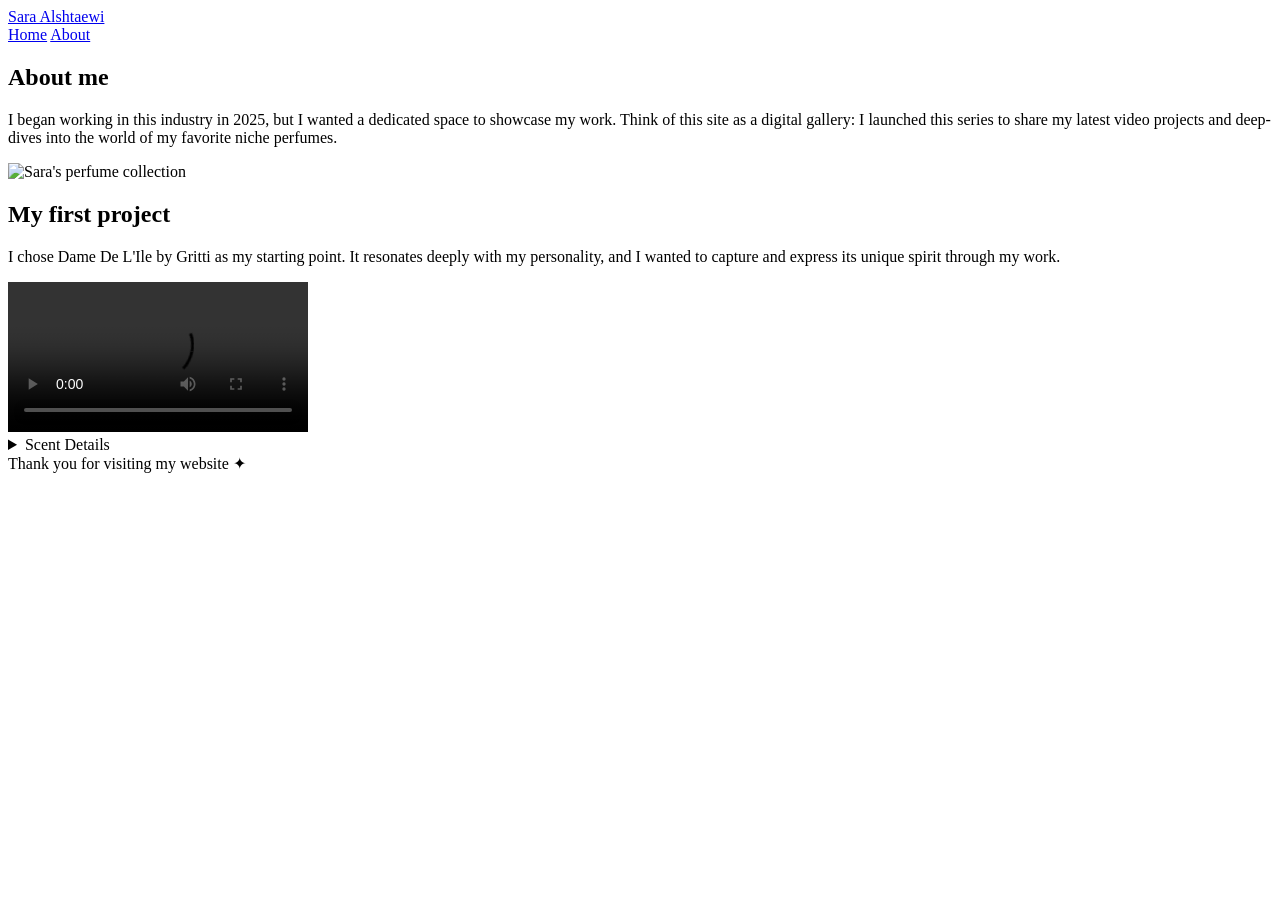
==== about.html @ c47a7477 "Add files via upload" ====
<!DOCTYPE html>
<html lang="en">

<head>
  <meta charset="UTF-8">
  <meta name="viewport" content="width=device-width, initial-scale=1.0">
  <title>About — Sara Alshtaewi</title>

  <link rel="stylesheet" href="style.css">
  <link href="https://fonts.googleapis.com/css2?family=Shrikhand&display=swap" rel="stylesheet">
</head>

<body class="about-page">

  <div class="header">
    <a href="index.html" class="logo">Sara Alshtaewi</a>
    <div class="header-right">
      <a href="index.html">Home</a>
      <a class="active" href="about.html">About</a>
    </div>
  </div>

  <section class="about-extra">

    <div class="about-extra-text">
      <h2>About me</h2>
      <p>
       I began working in this industry in 2025, but I wanted a dedicated space to showcase my work. Think of this site as a digital gallery: I launched this series to share my latest video projects and deep-dives into the world of my favorite niche perfumes.
      </p>
    </div>

    <div class="about-extra-image">
      <img src="photo.jpg" alt="Sara's perfume collection">
    </div>

  </section>


  <section class="about-hero">

    <div class="hero-text">
      <h1>My first project</h1>
      <p>
        I chose Dame De L'Ile by Gritti as my starting point. It resonates deeply with my personality, and I wanted to capture and express its unique spirit through my work.
      </p>
    </div>

    <div class="about-media">
      <video class="about-video" controls playsinline>
  <source src="gritti.mp4" type="video/mp4">
</video>

      <details class="scent-details">
        <summary> Scent Details</summary>
        <div class="details-content">
          <p><strong>HEAD:</strong> Lime, Bergamot, Cotton candy</p>
          <p><strong>HEART:</strong> Jasmine, Rose jam, Powder</p>
          <p><strong>BASE:</strong> Vanilla, Musk, Amber</p>
        </div>
      </details>
    </div>

  </section><!DOCTYPE html>
</body>
</html>

<footer class="site-footer">
    Thank you for visiting my website ✦
</footer>

</body>
</html>
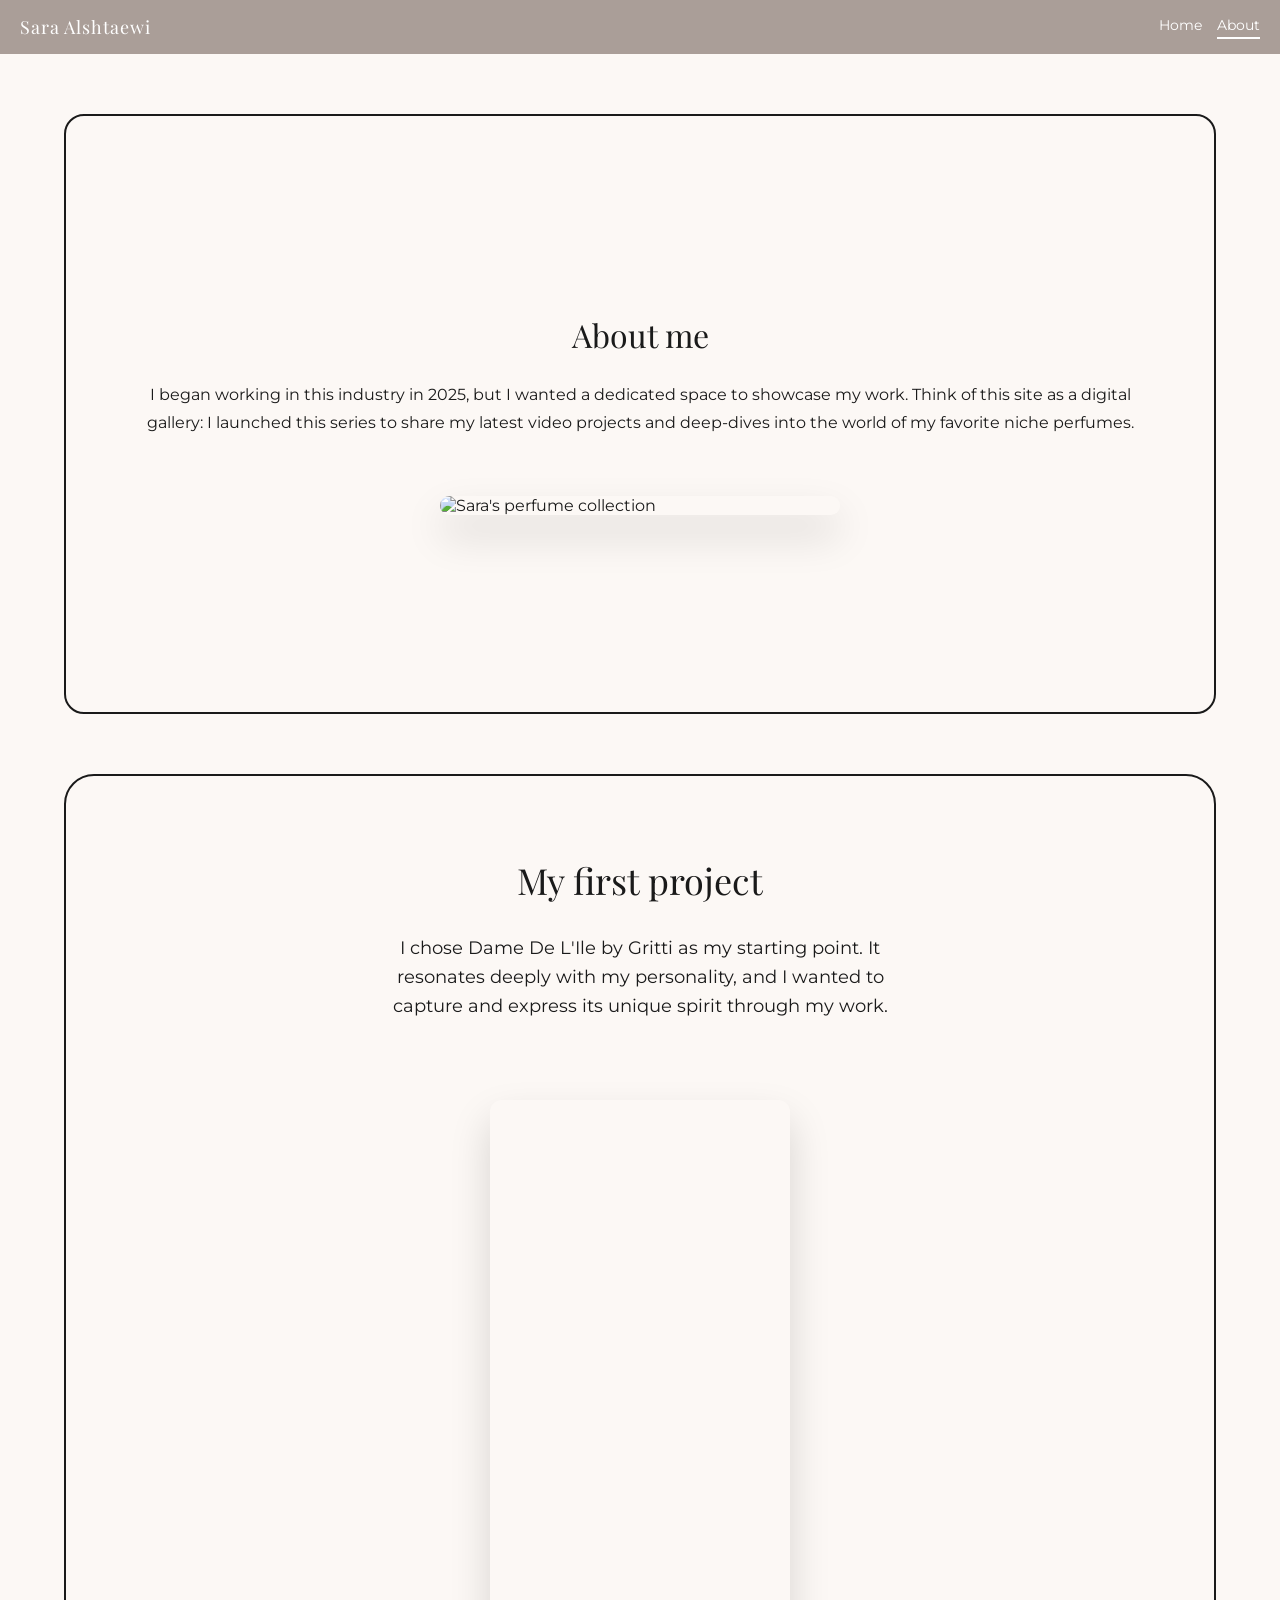
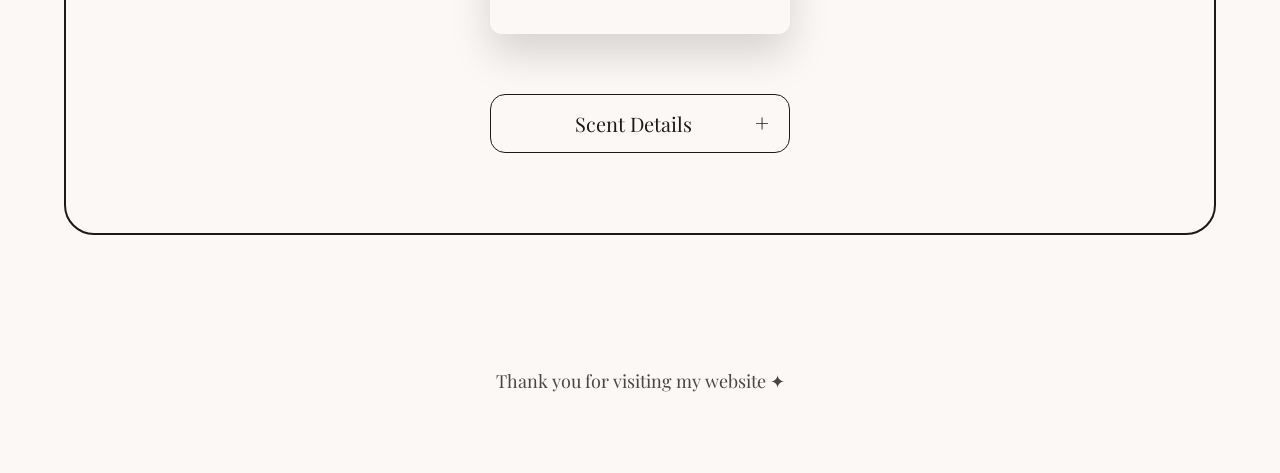
==== commit afcdcb5f: "Replace video with YouTube iframe in about.html Replaced video element with YouTube iframe for bette" ====
--- a/about.html
+++ b/about.html
@@ -46,9 +46,16 @@
     </div>
 
     <div class="about-media">
-      <video class="about-video" controls playsinline>
-  <source src="gritti.mp4" type="video/mp4">
-</video>
+      
+      <iframe class="about-video" 
+              src="https://www.youtube.com/embed/JNLgTd1q0DM" 
+              title="Dame De L'Ile by Gritti" 
+              frameborder="0" 
+              allow="accelerometer; autoplay; clipboard-write; encrypted-media; gyroscope; picture-in-picture; web-share" 
+              referrerpolicy="strict-origin-when-cross-origin" 
+              allowfullscreen
+              style="aspect-ratio: 9/16; width: 100%; max-width: 315px; border-radius: 12px;">
+      </iframe>
 
       <details class="scent-details">
         <summary> Scent Details</summary>
@@ -60,13 +67,11 @@
       </details>
     </div>
 
-  </section><!DOCTYPE html>
+  </section>
+
+  <footer class="site-footer">
+    Thank you for visiting my website ✦
+  </footer>
+
 </body>
 </html>
-
-<footer class="site-footer">
-    Thank you for visiting my website ✦
-</footer>
-
-</body>
-</html>
--- a/style.css
+++ b/style.css
@@ -0,0 +1,598 @@
+/* Import Google Fonts */
+@import url('https://fonts.googleapis.com/css2?family=Montserrat:wght@400;500;600&family=Playfair+Display:ital,wght@0,400;0,600&display=swap');
+
+/* Reset */
+* {
+margin: 0;
+padding: 0;
+box-sizing: border-box;
+}
+
+body {
+min-height: 100vh;
+font-family: 'Montserrat', sans-serif;
+background: #fcf8f5;
+color: #1a1a1a;
+overflow-x: hidden;
+overflow-y: auto; /* <--- Change this from hidden to auto */
+}
+
+body.about-page {
+overflow-y: auto;
+height: auto;
+scroll-behavior: smooth;
+background: #fcf8f5;
+/* Changed to match the light theme */
+}
+
+/* HEADER */
+.header {
+position: relative;
+z-index: 5;
+display: flex;
+align-items: center;
+justify-content: space-between;
+padding: 15px 40px;
+background-color: rgba(170, 158, 152, 0.85);
+}
+
+/* Logo */
+.header .logo {
+font-family: 'Playfair Display', serif;
+font-size: 28px;
+letter-spacing: 1px;
+color: white;
+/* White looks good on the taupe header */
+text-decoration: none;
+position: relative;
+display: inline-block;
+padding-bottom: 6px;
+transition: transform 0.3s ease;
+}
+
+/* Underline */
+.header .logo::after {
+content: "";
+position: absolute;
+left: 0;
+bottom: 0;
+width: 0%;
+height: 2px;
+background: white;
+transition: width 0.3s ease;
+}
+
+/* Star */
+.header .logo::before {
+content: "✦";
+position: absolute;
+right: -16px;
+bottom: -6px;
+font-size: 14px;
+color: white;
+opacity: 0;
+transform: scale(0.5);
+transition: opacity 0.3s ease, transform 0.3s ease;
+}
+
+/* Logo hover */
+.header .logo:hover {
+transform: scale(1.08) rotate(-1deg);
+}
+
+.header .logo:hover::after {
+width: 100%;
+}
+
+.header .logo:hover::before {
+opacity: 1;
+transform: scale(1);
+}
+
+/* Right links */
+.header-right {
+display: flex;
+gap: 30px;
+}
+
+.header a {
+color: white;
+text-decoration: none;
+font-size: 18px;
+position: relative;
+padding-bottom: 5px;
+}
+
+.header a::after {
+content: "";
+position: absolute;
+left: 0;
+bottom: 0;
+width: 0%;
+height: 2px;
+background: white;
+transition: width 0.3s ease;
+}
+
+.header a:hover::after,
+.header a.active::after {
+width: 100%;
+}
+
+/* HERO SECTION */
+.hero {
+flex: 1;
+display: flex;
+align-items: center;
+/* Centers the text and image vertically */
+justify-content: center;
+/* Centers them horizontally */
+gap: 200px;
+/* Space between text and image */
+padding: 60px 60px 120px 60px;
+/* Reduced top padding to 60px, added 120px bottom padding to protect social icons */
+min-height: 85vh;
+/* Tells the container to take up most of the screen so it can find the true middle */
+position: relative;
+z-index: 2;
+}
+
+.hero-text {
+max-width: 500px;
+/* Slightly tightened the text width to balance with the image */
+color: #1a1a1a;
+}
+
+.hero-text h1 {
+font-family: 'Playfair Display', serif;
+font-size: 48px;
+margin-bottom: 40px;
+font-weight: 400;
+}
+
+.hero-text p {
+font-size: 20px;
+line-height: 1.6;
+margin-bottom: 40px;
+}
+
+.hero-text button {
+padding: 15px 30px;
+font-size: 16px;
+border-radius: 30px;
+background: transparent;
+color: #b5a499; /* Change to Taupe */
+border: 2px solid #b5a499; /* Change to Taupe */
+cursor: pointer;
+transition: all 0.3s ease;
+}
+
+.hero-text button:hover {
+background: #b5a499; /* Fill with Taupe on hover */
+color: #fcf8f5; /* White text on hover */
+}
+
+/* Images */
+.hero-image {
+position: relative;
+}
+
+.main-image {
+width: 100%;
+max-width: 380px;
+/* Shrunk the max-width slightly so it doesn't get too tall on large screens */
+height: auto;
+border-radius: 40px;
+z-index: 2;
+}
+
+/* =========================
+ALL ABOUT PAGE BOXES
+========================= */
+.about-hero,
+.about-extra {
+display: flex;
+flex-direction: column;
+justify-content: center; /* Vertically centers content inside the box */
+align-items: center; /* Horizontally centers content inside the box */
+gap: 60px;
+padding: 80px 60px;
+/* --- THE MAGIC LOCK --- */
+width: 90%; /* Changed to 90% to prevent touching screen edges on mobile */
+max-width: 1200px;
+margin: 6vh auto; /* This pushes the box down so it sits closer to the true vertical middle */
+border: 2px solid #1a1a1a;
+border-radius: 30px;
+min-height: 600px;
+color: #1a1a1a;
+box-sizing: border-box; /* Ensures padding doesn't break the width */
+}
+
+.about-hero .hero-text {
+text-align: center; /* Centers the text lines */
+max-width: 500px;
+/* margin: 0 auto; */ /* Optional now, as Flexbox parent handles this */
+}
+
+.about-hero .hero-text h1 {
+font-family: 'Playfair Display', serif;
+font-size: 36px;
+margin-bottom: 30px;
+font-weight: 400;
+}
+
+.about-hero .hero-text p {
+font-size: 18px;
+line-height: 1.6;
+margin-bottom: 20px;
+}
+
+/* =========================
+FOOTER (Centered)
+========================= */
+.site-footer {
+width: 100%; /* Ensures the footer spans the full width */
+text-align: center; /* Centers the text */
+padding: 80px 20px; /* Adds plenty of space at the bottom */
+margin-top: 40px;
+font-family: 'Playfair Display', serif;
+font-size: 18px;
+color: #1a1a1a; /* Matches your Taupe brand color */
+opacity: 0.8;
+clear: both; /* Pushes it below all other elements */
+display: block; /* Makes it a full-width box */
+}
+
+/* =========================
+ABOUT MEDIA (VIDEO + PHOTO)
+========================= */
+
+.about-media {
+display: flex;
+flex-direction: column;
+align-items: center;
+gap: 40px;
+flex-shrink: 0;
+}
+
+.about-video,
+.about-photo {
+width: 360px;
+height: auto;
+max-width: 100%;
+border-radius: 20px;
+box-shadow: 0 20px 40px rgba(0, 0, 0, 0.15);
+object-fit: cover;
+display: block;
+}
+
+/* =========================
+SCENT DETAILS DROPDOWN
+========================= */
+.scent-details {
+margin-top: 20px;
+background: transparent;
+border: 1.5px solid #1a1a1a;
+border-radius: 15px;
+padding: 15px 20px;
+width: 100%;
+max-width: 360px;
+cursor: pointer;
+transition: all 0.3s ease;
+}
+
+.scent-details:hover {
+background-color: rgba(26, 26, 26, 0.05);
+}
+
+.scent-details summary {
+font-family: 'Playfair Display', serif;
+font-size: 20px;
+color: #1a1a1a;
+list-style: none;
+text-align: center;
+outline: none;
+}
+
+.scent-details summary::-webkit-details-marker {
+display: none;
+}
+
+.details-content {
+margin-top: 15px;
+padding-top: 15px;
+border-top: 1px solid rgba(26, 26, 26, 0.2);
+text-align: center; /* FIX: Changed from left to center */
+}
+
+.details-content p {
+font-size: 15px;
+line-height: 1.8;
+margin-bottom: 5px;
+}
+
+.scent-details summary::after {
+content: "+";
+float: right;
+font-size: 24px;
+line-height: 1;
+font-weight: 300;
+color: #1a1a1a;
+}
+
+.scent-details[open] summary::after {
+content: "−";
+}
+
+/* =========================
+ABOUT EXTRA (Desktop)
+========================= */
+.about-extra {
+display: flex;
+flex-direction: column;
+justify-content: center;
+align-items: center;
+gap: 40px;
+padding: 60px;
+color: #1a1a1a;
+border: 2px solid #1a1a1a;
+border-radius: 20px;
+margin: 60px auto;
+width: 90%;
+max-width: 1200px;
+}
+
+.about-extra-text {
+text-align: center;
+display: flex;
+flex-direction: column;
+align-items: center;
+}
+
+.about-extra-text h2 {
+font-family: 'Playfair Display', serif;
+font-size: 32px;
+margin-bottom: 25px;
+font-weight: 400;
+}
+
+.about-extra-text p {
+font-size: 16px;
+line-height: 1.7;
+margin-bottom: 20px;
+}
+
+.about-extra-image img {
+width: 400px; /* This was the main "breaker" on mobile */
+height: auto;
+border-radius: 20px;
+box-shadow: 0 20px 40px rgba(0, 0, 0, 0.15);
+display: block;
+}
+
+/* --- SOCIAL ICONS (Desktop) --- */
+/* Puts social icons at the bottom of the page, not the screen */
+  .social-footer {
+    position: relative !important; 
+    bottom: auto !important;
+    margin: 40px auto 20px auto !important; /* Adds space above and below */
+    width: 100% !important;
+  }
+
+.icon-circle {
+display: inline-flex;
+align-items: center;
+justify-content: center;
+width: 44px;
+height: 44px;
+border-radius: 50%;
+border: 1.5px solid #b5a499;
+color: #b5a499;
+text-decoration: none;
+margin: 0 10px; /* Balanced space for centering */
+transition: all 0.3s ease;
+font-size: 18px;
+background-color: transparent;
+}
+
+/* =======================================
+PHONE VERSION (700px and below)
+=======================================*/
+@media (max-width: 700px) {
+body {
+overflow-y: auto;
+height: auto;
+}
+
+/* --- HEADER ALIGNMENT (Logo Left, Nav Right) --- */
+.header {
+display: flex !important;
+flex-direction: row !important; /* Forces side-by-side layout */
+justify-content: space-between !important; /* Pushes content to edges */
+align-items: center;
+padding: 15px 20px;
+background-color: #aa9e98;
+width: 100%;
+}
+
+.header .logo {
+font-size: 18px; /* Prevents long names from pushing the nav off-screen */
+padding-bottom: 0;
+text-align: left;
+}
+
+/* Hide the star icon on mobile to save horizontal space */
+.header .logo::before {
+display: none;
+}
+
+.header-right {
+display: flex;
+gap: 12px; /* Balanced spacing for small screens */
+}
+
+.header a {
+font-size: 14px;
+padding-bottom: 2px;
+}
+
+/* --- HOME PAGE HERO FIX --- */
+.hero {
+flex-direction: column;
+gap: 30px;
+padding: 80px 20px 40px 20px;
+text-align: center;
+min-height: auto;
+}
+
+.hero-text {
+max-width: 100%;
+}
+
+.hero-text h1 {
+font-size: 28px;
+margin-bottom: 15px;
+}
+
+.hero-text p {
+font-size: 16px;
+line-height: 1.5;
+}
+
+.main-image {
+width: 90%;
+max-width: 280px;
+margin: 0 auto;
+}
+
+/* --- SOCIAL ICONS MOBILE CONTAINER FIX --- */
+  .social-footer {
+    position: relative; /* Removes the fixed floating behavior */
+    bottom: auto; /* Resets the bottom positioning */
+    padding: 30px 0 50px 0; /* Adds breathing room inside the container */
+    margin-top: 20px; /* Pushes it away from the content above */
+    background-color: #fcf8f5; /* Matches your body background */
+    width: 100%;
+  }
+  
+/* --- ABOUT SECTION & EXTRA BOXES --- */
+.about-extra, .about-hero {
+padding: 30px 20px;
+width: 92%;
+margin: 20px auto;
+gap: 25px;
+min-height: auto;
+}
+
+.about-extra-image img, .about-video, .about-photo {
+width: 100%;
+max-width: 280px;
+margin: 0 auto;
+}
+}
+
+/* --- HEADER MOBILE ALIGNMENT --- */
+.header {
+display: flex !important;
+flex-direction: row !important; /* Forces them to stay side-by-side */
+justify-content: space-between !important; /* Pushes them to opposite ends */
+align-items: center;
+padding: 15px 20px;
+background-color: #aa9e98;
+width: 100%;
+}
+
+.header .logo {
+font-size: 18px; /* Reduced so it doesn't take up the whole row */
+padding-bottom: 0;
+}
+
+.header-right {
+display: flex;
+gap: 15px; /* Tighter spacing for the links */
+}
+
+.header a {
+font-size: 14px; /* Smaller links to ensure they fit next to the name */
+}
+
+/* Remove the star on mobile to save space */
+.header .logo::before {
+display: none;
+}
+
+/* --- GLOBAL BUTTON STYLE --- */
+.main-button, button[type="submit"] {
+display: inline-block;
+padding: 15px 35px;
+font-size: 16px;
+color: #b5a499 !important;
+background: transparent !important;
+border: 2px solid #b5a499 !important;
+border-radius: 50px !important;
+cursor: pointer;
+text-decoration: none;
+}
+
+/* =======================================
+   FINAL PHONE VERSION (Merged & Cleaned)
+   ======================================= */
+@media (max-width: 700px) {
+  
+  /* 1. FIX THE SOCIAL ICONS (Stops them from floating over your face) */
+  .social-footer {
+    position: relative !important; 
+    bottom: auto !important;
+    margin: 40px auto 20px auto !important; 
+    width: 100% !important;
+    display: flex !important;
+    justify-content: center !important;
+  }
+
+  /* 2. FIX THE VIDEO & PHOTO (Makes them fit any phone width) */
+  .about-video, 
+  .about-photo,
+  .about-extra-image img {
+    width: 100% !important;
+    max-width: 100% !important;
+    height: auto !important;
+    border-radius: 20px !important;
+  }
+
+  /* 3. CONTACT PAGE FIXES */
+  #contact-container {
+    flex-direction: column !important;
+    gap: 40px !important;
+    margin: 50px auto !important;
+  }
+
+  #contact-container > div {
+    flex: none !important; 
+    width: 100% !important;
+  }
+
+  #contact-container > div:nth-child(1) {
+    order: 1 !important;
+    text-align: center !important;
+  }
+
+  #contact-container h1 {
+    font-size: 2.5rem !important;
+  }
+
+  #contact-container > div:nth-child(2) {
+    order: 2 !important;
+  }
+
+  #contact-form input, 
+  #contact-form textarea {
+    text-align: center !important;
+  }
+
+  .main-button, 
+  button[type="submit"] {
+    width: 60% !important; /* Slightly wider for better thumb access */
+    align-self: center !important; 
+    margin-top: 20px !important; 
+  }
+}
